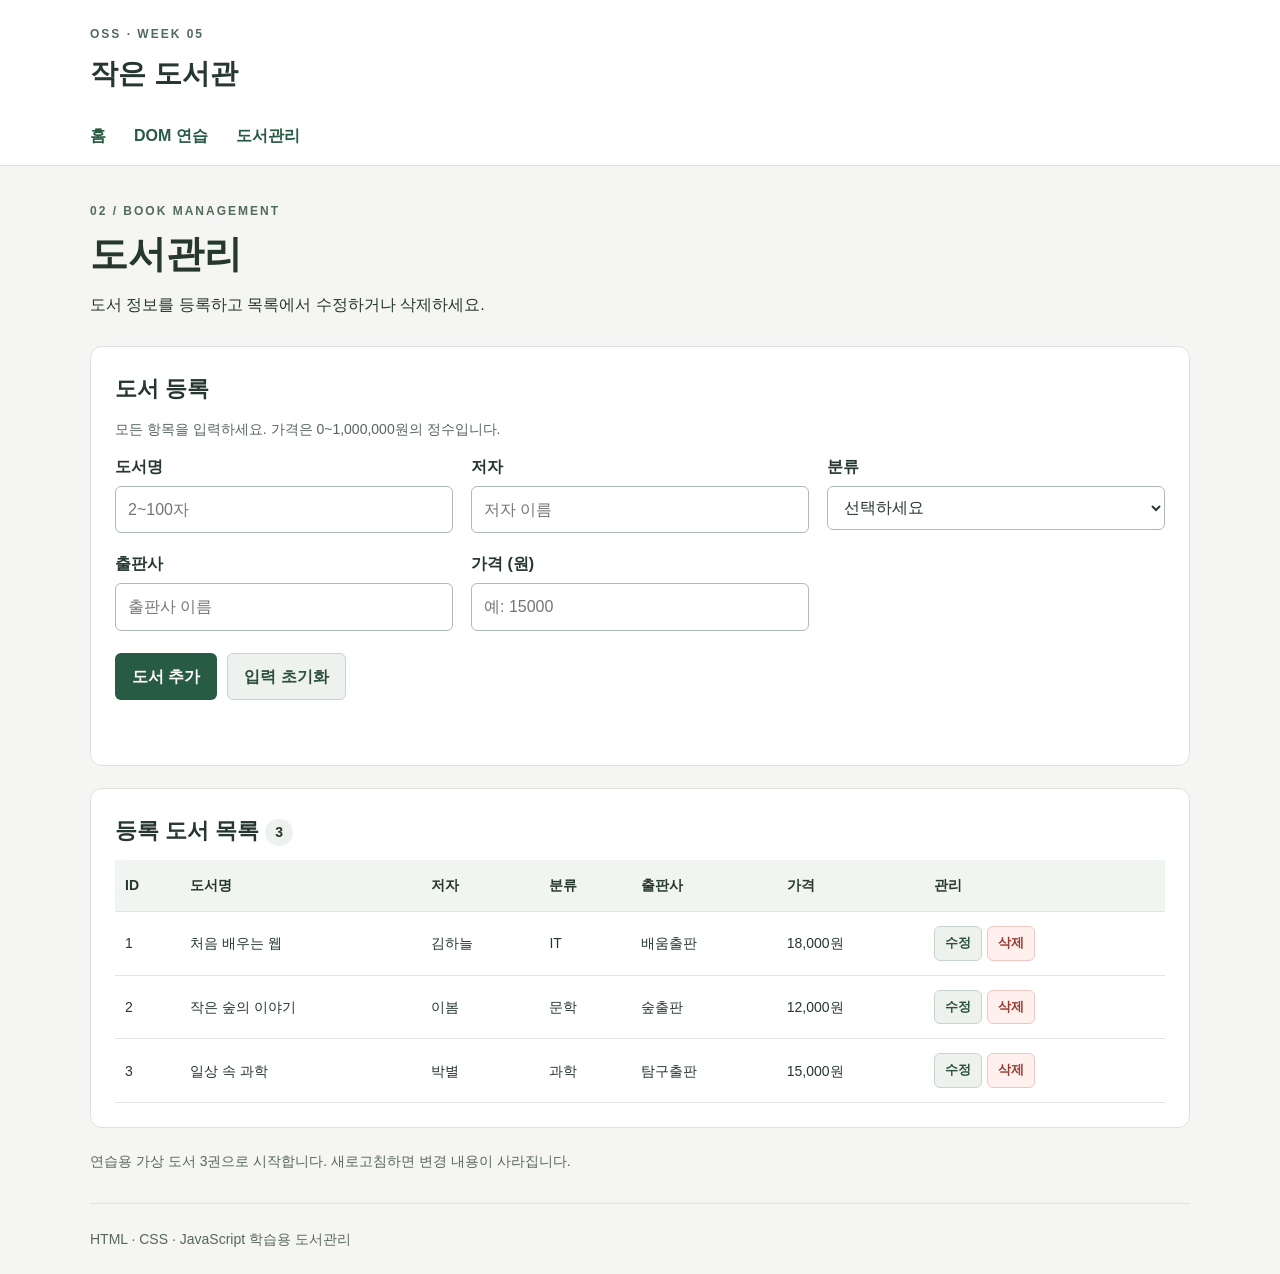
==== crud.html @ cafb1093 "Initial commit" ====
<!DOCTYPE html>
<html lang="ko">
  <head>
    <meta charset="UTF-8">
    <meta name="viewport" content="width=device-width, initial-scale=1">
    <title>도서관리 | 작은 도서관</title>
    <link rel="stylesheet" href="style.css">
  </head>
  <body>
    <header>
      <div class="wrap">
        <p class="eyebrow">OSS · WEEK 05</p>
        <h1>작은 도서관</h1>
        <nav aria-label="주 메뉴">
          <a href="index.html">홈</a>
          <a href="js_dynamic.html">DOM 연습</a>
          <a href="crud.html">도서관리</a>
        </nav>
      </div>
    </header>
    <main class="wrap">
      <section class="intro">
        <p class="eyebrow">02 / BOOK MANAGEMENT</p>
        <h2>도서관리</h2>
        <p>도서 정보를 등록하고 목록에서 수정하거나 삭제하세요.</p>
      </section>
      <section class="panel">
        <h2 id="form-heading">도서 등록</h2>
        <p class="note">모든 항목을 입력하세요. 가격은 0~1,000,000원의 정수입니다.</p>
        <form id="book-form" novalidate>
          <div class="form-grid">
            <div>
              <label for="title">도서명</label>
              <input id="title" name="title" type="text" required minlength="2" maxlength="100" placeholder="2~100자">
            </div>
            <div>
              <label for="author">저자</label>
              <input id="author" name="author" type="text" required maxlength="50" placeholder="저자 이름">
            </div>
            <div>
              <label for="category">분류</label>
              <select id="category" name="category" required>
                <option value="">선택하세요</option>
                <option>문학</option>
                <option>IT</option>
                <option>인문</option>
                <option>과학</option>
                <option>기타</option>
              </select>
            </div>
            <div>
              <label for="publisher">출판사</label>
              <input id="publisher" name="publisher" type="text" required maxlength="50" placeholder="출판사 이름">
            </div>
            <div>
              <label for="price">가격 (원)</label>
              <input id="price" name="price" type="number" required min="0" max="1000000" step="1" placeholder="예: 15000">
            </div>
          </div>
          <div class="actions">
            <button type="submit" id="save-button">도서 추가</button>
            <button type="button" id="reset-button" class="secondary">입력 초기화</button>
          </div>
        </form>
        <p id="message" role="status" aria-live="polite"></p>
      </section>
      <section class="panel">
        <h2>등록 도서 목록 <span class="badge" id="book-count">3</span></h2>
        <div class="table-scroll">
          <table>
            <caption class="sr-only">등록 도서 정보와 수정 및 삭제 버튼</caption>
            <thead>
              <tr>
                <th scope="col">ID</th>
                <th scope="col">도서명</th>
                <th scope="col">저자</th>
                <th scope="col">분류</th>
                <th scope="col">출판사</th>
                <th scope="col">가격</th>
                <th scope="col">관리</th>
              </tr>
            </thead>
            <tbody id="book-list"></tbody>
          </table>
        </div>
      </section>
      <p class="note">연습용 가상 도서 3권으로 시작합니다. 새로고침하면 변경 내용이 사라집니다.</p>
    </main>
    <footer class="wrap">HTML · CSS · JavaScript 학습용 도서관리</footer>
    <script>
      let books = [
        { id: 1, title: '처음 배우는 웹', author: '김하늘', category: 'IT', publisher: '배움출판', price: 18000 },
        { id: 2, title: '작은 숲의 이야기', author: '이봄', category: '문학', publisher: '숲출판', price: 12000 },
        { id: 3, title: '일상 속 과학', author: '박별', category: '과학', publisher: '탐구출판', price: 15000 }
      ];
      let nextId = 4;
      let editingId = null; // 수정 중인 도서 ID
      const form = document.querySelector('#book-form');
      const titleInput = document.querySelector('#title');
      const authorInput = document.querySelector('#author');
      const categoryInput = document.querySelector('#category');
      const publisherInput = document.querySelector('#publisher');
      const priceInput = document.querySelector('#price');
      const bookList = document.querySelector('#book-list');
      const message = document.querySelector('#message');
      const saveButton = document.querySelector('#save-button');
      const resetButton = document.querySelector('#reset-button');

      function renderBooks() {
        bookList.textContent = '';
        document.querySelector('#book-count').textContent = books.length;
        if (books.length === 0) {
          const row = document.createElement('tr');
          const cell = document.createElement('td');
          cell.colSpan = 7;
          cell.textContent = '등록된 도서가 없습니다. 새 도서를 추가해 보세요.';
          row.append(cell);
          bookList.append(row);
        }
        books.forEach(function (book) {
          const row = document.createElement('tr');
          const values = [book.id, book.title, book.author, book.category, book.publisher, book.price.toLocaleString('ko-KR') + '원'];
          values.forEach(function (value) {
            const cell = document.createElement('td');
            cell.textContent = value;
            row.append(cell);
          });
          const controls = document.createElement('td');
          const editButton = document.createElement('button');
          editButton.type = 'button';
          editButton.className = 'secondary';
          editButton.textContent = '수정';
          editButton.setAttribute('aria-label', book.title + ' 수정');
          editButton.addEventListener('click', function () {
            startEdit(book.id);
          });
          const deleteButton = document.createElement('button');
          deleteButton.type = 'button';
          deleteButton.className = 'danger';
          deleteButton.textContent = '삭제';
          deleteButton.setAttribute('aria-label', book.title + ' 삭제');
          deleteButton.addEventListener('click', function () {
            deleteBook(book.id);
          });
          controls.append(editButton, deleteButton);
          row.append(controls);
          bookList.append(row);
        });
      }

      function resetForm() {
        form.reset();
        editingId = null;
        document.querySelector('#form-heading').textContent = '도서 등록';
        saveButton.textContent = '도서 추가';
        resetButton.textContent = '입력 초기화';
      }

      function startEdit(id) {
        const book = books.find(function (book) {
          return book.id === id;
        });
        if (!book) return;
        editingId = id;
        titleInput.value = book.title;
        authorInput.value = book.author;
        categoryInput.value = book.category;
        publisherInput.value = book.publisher;
        priceInput.value = book.price;
        document.querySelector('#form-heading').textContent = '도서 수정 · ID ' + id;
        saveButton.textContent = '수정 저장';
        resetButton.textContent = '수정 취소';
        message.textContent = '정보를 변경한 후 수정 저장을 누르세요.';
        titleInput.focus();
      }

      function validate(data, rawPrice) {
        if (!data.title || !data.author || !data.publisher || !data.category || rawPrice === '') {
          return '모든 항목을 입력하세요. 공백만 입력할 수 없습니다.';
        }
        if (data.title.length < 2 || data.title.length > 100) {
          return '도서명은 2~100자로 입력하세요.';
        }
        if (data.author.length > 50 || data.publisher.length > 50) {
          return '저자와 출판사는 각각 50자 이내로 입력하세요.';
        }
        if (!['문학', 'IT', '인문', '과학', '기타'].includes(data.category)) {
          return '올바른 분류를 선택하세요.';
        }
        if (!Number.isInteger(data.price) || data.price < 0 || data.price > 1000000) {
          return '가격은 0~1,000,000원의 정수로 입력하세요.';
        }
        return '';
      }

      form.addEventListener('submit', function (event) {
        event.preventDefault();
        const rawPrice = priceInput.value.trim();
        const data = {
          title: titleInput.value.trim(),
          author: authorInput.value.trim(),
          category: categoryInput.value,
          publisher: publisherInput.value.trim(),
          price: Number(rawPrice)
        };
        const error = validate(data, rawPrice);
        if (error) {
          message.textContent = error;
          return;
        }
        if (editingId === null) {
          books.push({
            id: nextId,
            title: data.title,
            author: data.author,
            category: data.category,
            publisher: data.publisher,
            price: data.price
          });
          nextId++;
          message.textContent = '도서를 추가했습니다.';
        } else {
          const book = books.find(function (book) {
            return book.id === editingId;
          });
          if (!book) {
            message.textContent = '수정할 도서를 찾을 수 없습니다.';
            return;
          }
          book.title = data.title;
          book.author = data.author;
          book.category = data.category;
          book.publisher = data.publisher;
          book.price = data.price;
          message.textContent = '도서 정보를 수정했습니다.';
        }
        resetForm();
        renderBooks();
      });

      function deleteBook(id) {
        const book = books.find(function (book) {
          return book.id === id;
        });
        if (!book) return;
        if (!confirm('「' + book.title + '」 도서를 삭제하시겠습니까?')) {
          message.textContent = '삭제를 취소했습니다.';
          return;
        }
        books = books.filter(function (book) {
          return book.id !== id;
        });
        if (editingId === id) resetForm();
        renderBooks();
        message.textContent = '도서를 삭제했습니다.';
      }

      resetButton.addEventListener('click', function () {
        const wasEditing = editingId !== null;
        resetForm();
        message.textContent = wasEditing ? '수정을 취소했습니다. 기존 정보는 유지됩니다.' : '입력창을 초기화했습니다.';
      });
      renderBooks();
    </script>
  </body>
</html>
---- style.css ----
* {
  box-sizing: border-box;
}

body {
  margin: 0;
  background: #f5f6f3;
  color: #26372f;
  font-family: -apple-system, BlinkMacSystemFont, "Apple SD Gothic Neo", "Malgun Gothic", sans-serif;
  line-height: 1.6;
}

.wrap {
  width: min(1100px, 92%);
  margin: 0 auto;
}

header {
  background: #fff;
  border-bottom: 1px solid #dce3dd;
  padding: 25px 0 0;
}

h1 {
  font-size: 28px;
  margin: 0 0 18px;
}

h2 {
  font-size: 22px;
  margin: 0 0 12px;
}

p {
  margin-top: 0;
}

.eyebrow {
  font-size: 12px;
  font-weight: 700;
  letter-spacing: 2px;
  color: #516b5c;
  margin-bottom: 8px;
}

nav {
  display: flex;
  gap: 28px;
  padding: 8px 0 16px;
  flex-wrap: wrap;
}

a {
  color: #285b43;
  text-underline-offset: 5px;
}

nav a {
  text-decoration: none;
  font-weight: 600;
}

nav a:hover {
  text-decoration: underline;
}

.intro {
  padding: 36px 0 12px;
}

.intro h2 {
  font-size: clamp(27px, 4vw, 38px);
  line-height: 1.35;
}

.panel {
  background: white;
  border: 1px solid #dce3dd;
  padding: 24px;
  border-radius: 12px;
  margin-bottom: 22px;
  min-width: 0;
}

.cards {
  display: grid;
  grid-template-columns: 1fr 1fr;
  gap: 22px;
}

.step {
  font-size: 28px;
  color: #778e80;
}

.note, footer {
  color: #57665e;
  font-size: 14px;
}

footer {
  padding: 24px 0;
  border-top: 1px solid #dce3dd;
  margin-top: 30px !important;
}

label {
  display: block;
  font-weight: 600;
  margin-bottom: 6px;
}

input, select {
  width: 100%;
  min-width: 0;
  min-height: 44px;
  padding: 10px 12px;
  border: 1px solid #aebcb3;
  border-radius: 6px;
  background: #fff;
  color: #26372f;
  font: inherit;
}

.form-grid {
  display: grid;
  grid-template-columns: repeat(3, 1fr);
  gap: 18px;
}

button, .button {
  display: inline-block;
  padding: 10px 16px;
  border: 1px solid transparent;
  border-radius: 6px;
  background: #285b43;
  color: #fff;
  cursor: pointer;
  font: inherit;
  font-weight: 600;
  text-decoration: none;
}

button:hover, .button:hover {
  background: #19402e;
}

.secondary {
  background: #edf2ee;
  color: #2d503c;
  border-color: #c8d5cb;
}

.secondary:hover {
  background: #dce8df;
}

.danger {
  color: #943b32;
  background: #fff0ed;
  border-color: #ecc8c2;
}

.danger:hover {
  background: #f8dcd7;
}

:focus-visible {
  outline: 3px solid #bc8b2b;
  outline-offset: 3px;
}

.actions {
  display: flex;
  gap: 10px;
  margin-top: 22px;
  flex-wrap: wrap;
}

#message {
  min-height: 26px;
  margin: 15px 0 0;
  color: #6a441b;
  font-weight: 600;
}

.badge {
  display: inline-block;
  background: #edf2ee;
  border-radius: 20px;
  font-size: 14px;
  padding: 2px 10px;
  vertical-align: middle;
}

.table-scroll {
  overflow-x: auto;
}

table {
  width: 100%;
  border-collapse: collapse;
  min-width: 790px;
  font-size: 14px;
}

th {
  background: #f1f5f1;
  text-align: left;
}

th, td {
  padding: 14px 10px;
  border-bottom: 1px solid #e0e7e1;
  overflow-wrap: anywhere;
}

td:nth-child(2) {
  max-width: 250px;
}

td:last-child {
  white-space: nowrap;
}

td button {
  padding: 6px 10px;
  margin-right: 5px;
  font-size: 13px;
}

.inline {
  display: flex;
  gap: 10px;
}

.inline input {
  flex: 1;
}

.inline button {
  white-space: nowrap;
}

.item-list {
  list-style: none;
  padding: 0;
  margin: 0;
}

.item-list li {
  display: flex;
  gap: 16px;
  align-items: center;
  justify-content: space-between;
  border-bottom: 1px solid #e0e7e1;
  padding: 12px 0;
}

.item-list span {
  overflow-wrap: anywhere;
  min-width: 0;
}

.item-list button {
  flex-shrink: 0;
}

.sr-only {
  position: absolute;
  width: 1px;
  height: 1px;
  overflow: hidden;
  clip-path: inset(50%);
}

@media (max-width: 650px) {
  .cards, .form-grid {
    grid-template-columns: 1fr;
  }
  .panel {
    padding: 18px;
  }
  .inline {
    flex-wrap: wrap;
  }
  .inline input {
    flex-basis: 100%;
  }
}
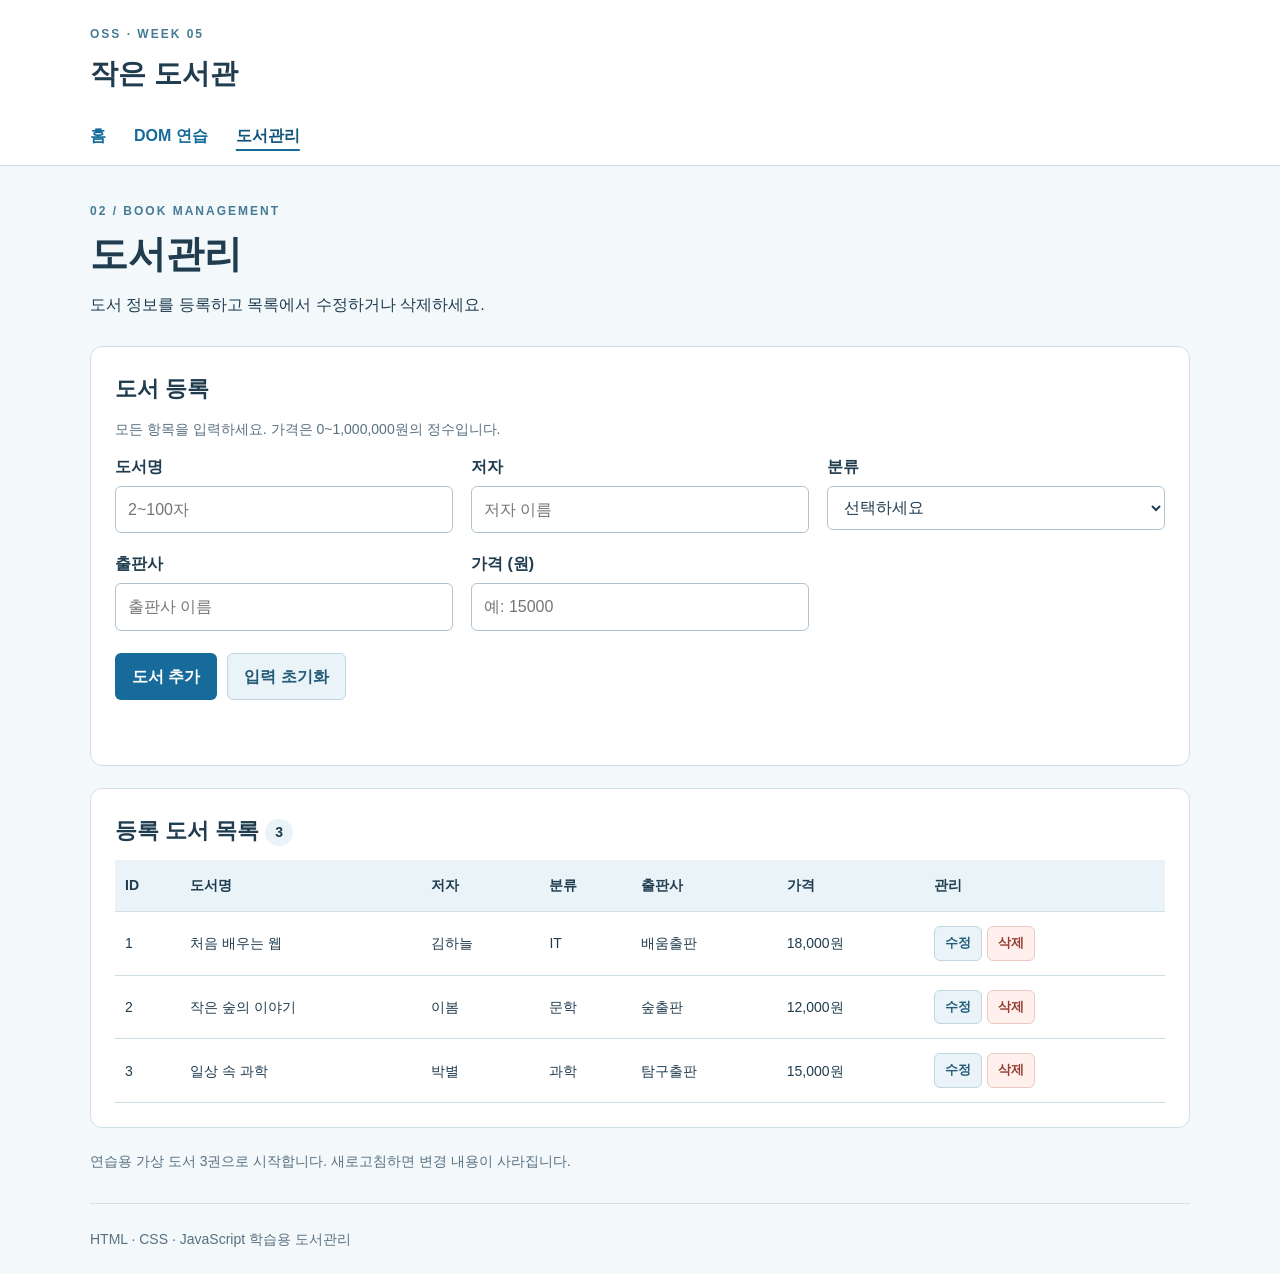
==== commit f0af7496: "Add active page navigation indicator" ====
--- a/crud.html
+++ b/crud.html
@@ -1,10 +1,10 @@
-<!DOCTYPE html>
+<!doctype html>
 <html lang="ko">
   <head>
-    <meta charset="UTF-8">
-    <meta name="viewport" content="width=device-width, initial-scale=1">
+    <meta charset="UTF-8" />
+    <meta name="viewport" content="width=device-width, initial-scale=1" />
     <title>도서관리 | 작은 도서관</title>
-    <link rel="stylesheet" href="style.css">
+    <link rel="stylesheet" href="style.css" />
   </head>
   <body>
     <header>
@@ -14,7 +14,7 @@
         <nav aria-label="주 메뉴">
           <a href="index.html">홈</a>
           <a href="js_dynamic.html">DOM 연습</a>
-          <a href="crud.html">도서관리</a>
+          <a href="crud.html" aria-current="page">도서관리</a>
         </nav>
       </div>
     </header>
@@ -26,16 +26,33 @@
       </section>
       <section class="panel">
         <h2 id="form-heading">도서 등록</h2>
-        <p class="note">모든 항목을 입력하세요. 가격은 0~1,000,000원의 정수입니다.</p>
+        <p class="note">
+          모든 항목을 입력하세요. 가격은 0~1,000,000원의 정수입니다.
+        </p>
         <form id="book-form" novalidate>
           <div class="form-grid">
             <div>
               <label for="title">도서명</label>
-              <input id="title" name="title" type="text" required minlength="2" maxlength="100" placeholder="2~100자">
+              <input
+                id="title"
+                name="title"
+                type="text"
+                required
+                minlength="2"
+                maxlength="100"
+                placeholder="2~100자"
+              />
             </div>
             <div>
               <label for="author">저자</label>
-              <input id="author" name="author" type="text" required maxlength="50" placeholder="저자 이름">
+              <input
+                id="author"
+                name="author"
+                type="text"
+                required
+                maxlength="50"
+                placeholder="저자 이름"
+              />
             </div>
             <div>
               <label for="category">분류</label>
@@ -50,16 +67,34 @@
             </div>
             <div>
               <label for="publisher">출판사</label>
-              <input id="publisher" name="publisher" type="text" required maxlength="50" placeholder="출판사 이름">
+              <input
+                id="publisher"
+                name="publisher"
+                type="text"
+                required
+                maxlength="50"
+                placeholder="출판사 이름"
+              />
             </div>
             <div>
               <label for="price">가격 (원)</label>
-              <input id="price" name="price" type="number" required min="0" max="1000000" step="1" placeholder="예: 15000">
+              <input
+                id="price"
+                name="price"
+                type="number"
+                required
+                min="0"
+                max="1000000"
+                step="1"
+                placeholder="예: 15000"
+              />
             </div>
           </div>
           <div class="actions">
             <button type="submit" id="save-button">도서 추가</button>
-            <button type="button" id="reset-button" class="secondary">입력 초기화</button>
+            <button type="button" id="reset-button" class="secondary">
+              입력 초기화
+            </button>
           </div>
         </form>
         <p id="message" role="status" aria-live="polite"></p>
@@ -68,7 +103,9 @@
         <h2>등록 도서 목록 <span class="badge" id="book-count">3</span></h2>
         <div class="table-scroll">
           <table>
-            <caption class="sr-only">등록 도서 정보와 수정 및 삭제 버튼</caption>
+            <caption class="sr-only">
+              등록 도서 정보와 수정 및 삭제 버튼
+            </caption>
             <thead>
               <tr>
                 <th scope="col">ID</th>
@@ -84,62 +121,93 @@
           </table>
         </div>
       </section>
-      <p class="note">연습용 가상 도서 3권으로 시작합니다. 새로고침하면 변경 내용이 사라집니다.</p>
+      <p class="note">
+        연습용 가상 도서 3권으로 시작합니다. 새로고침하면 변경 내용이
+        사라집니다.
+      </p>
     </main>
     <footer class="wrap">HTML · CSS · JavaScript 학습용 도서관리</footer>
     <script>
       let books = [
-        { id: 1, title: '처음 배우는 웹', author: '김하늘', category: 'IT', publisher: '배움출판', price: 18000 },
-        { id: 2, title: '작은 숲의 이야기', author: '이봄', category: '문학', publisher: '숲출판', price: 12000 },
-        { id: 3, title: '일상 속 과학', author: '박별', category: '과학', publisher: '탐구출판', price: 15000 }
+        {
+          id: 1,
+          title: "처음 배우는 웹",
+          author: "김하늘",
+          category: "IT",
+          publisher: "배움출판",
+          price: 18000,
+        },
+        {
+          id: 2,
+          title: "작은 숲의 이야기",
+          author: "이봄",
+          category: "문학",
+          publisher: "숲출판",
+          price: 12000,
+        },
+        {
+          id: 3,
+          title: "일상 속 과학",
+          author: "박별",
+          category: "과학",
+          publisher: "탐구출판",
+          price: 15000,
+        },
       ];
       let nextId = 4;
       let editingId = null; // 수정 중인 도서 ID
-      const form = document.querySelector('#book-form');
-      const titleInput = document.querySelector('#title');
-      const authorInput = document.querySelector('#author');
-      const categoryInput = document.querySelector('#category');
-      const publisherInput = document.querySelector('#publisher');
-      const priceInput = document.querySelector('#price');
-      const bookList = document.querySelector('#book-list');
-      const message = document.querySelector('#message');
-      const saveButton = document.querySelector('#save-button');
-      const resetButton = document.querySelector('#reset-button');
+      const form = document.querySelector("#book-form");
+      const titleInput = document.querySelector("#title");
+      const authorInput = document.querySelector("#author");
+      const categoryInput = document.querySelector("#category");
+      const publisherInput = document.querySelector("#publisher");
+      const priceInput = document.querySelector("#price");
+      const bookList = document.querySelector("#book-list");
+      const message = document.querySelector("#message");
+      const saveButton = document.querySelector("#save-button");
+      const resetButton = document.querySelector("#reset-button");
 
       function renderBooks() {
-        bookList.textContent = '';
-        document.querySelector('#book-count').textContent = books.length;
+        bookList.textContent = "";
+        document.querySelector("#book-count").textContent = books.length;
         if (books.length === 0) {
-          const row = document.createElement('tr');
-          const cell = document.createElement('td');
+          const row = document.createElement("tr");
+          const cell = document.createElement("td");
           cell.colSpan = 7;
-          cell.textContent = '등록된 도서가 없습니다. 새 도서를 추가해 보세요.';
+          cell.textContent = "등록된 도서가 없습니다. 새 도서를 추가해 보세요.";
           row.append(cell);
           bookList.append(row);
         }
         books.forEach(function (book) {
-          const row = document.createElement('tr');
-          const values = [book.id, book.title, book.author, book.category, book.publisher, book.price.toLocaleString('ko-KR') + '원'];
+          const row = document.createElement("tr");
+          const values = [
+            book.id,
+            book.title,
+            book.author,
+            book.category,
+            book.publisher,
+            book.price.toLocaleString("ko-KR") + "원",
+          ];
           values.forEach(function (value) {
-            const cell = document.createElement('td');
+            const cell = document.createElement("td");
             cell.textContent = value;
             row.append(cell);
           });
-          const controls = document.createElement('td');
-          const editButton = document.createElement('button');
-          editButton.type = 'button';
-          editButton.className = 'secondary';
-          editButton.textContent = '수정';
-          editButton.setAttribute('aria-label', book.title + ' 수정');
-          editButton.addEventListener('click', function () {
+          const controls = document.createElement("td");
+          const editButton = document.createElement("button");
+          editButton.type = "button";
+          editButton.className = "secondary";
+          editButton.textContent = "수정";
+          editButton.setAttribute("aria-label", book.title + " 수정");
+          editButton.addEventListener("click", function () {
             startEdit(book.id);
           });
-          const deleteButton = document.createElement('button');
-          deleteButton.type = 'button';
-          deleteButton.className = 'danger';
-          deleteButton.textContent = '삭제';
-          deleteButton.setAttribute('aria-label', book.title + ' 삭제');
-          deleteButton.addEventListener('click', function () {
+          const deleteButton = document.createElement("button");
+          deleteButton.type = "button";
+          deleteButton.className = "danger";
+          deleteButton.textContent = "삭제";
+          deleteButton.setAttribute("aria-label", book.title + " 삭제");
+          deleteButton.addEventListener("click", function () {
             deleteBook(book.id);
           });
           controls.append(editButton, deleteButton);
@@ -151,9 +219,9 @@
       function resetForm() {
         form.reset();
         editingId = null;
-        document.querySelector('#form-heading').textContent = '도서 등록';
-        saveButton.textContent = '도서 추가';
-        resetButton.textContent = '입력 초기화';
+        document.querySelector("#form-heading").textContent = "도서 등록";
+        saveButton.textContent = "도서 추가";
+        resetButton.textContent = "입력 초기화";
       }
 
       function startEdit(id) {
@@ -167,33 +235,44 @@
         categoryInput.value = book.category;
         publisherInput.value = book.publisher;
         priceInput.value = book.price;
-        document.querySelector('#form-heading').textContent = '도서 수정 · ID ' + id;
-        saveButton.textContent = '수정 저장';
-        resetButton.textContent = '수정 취소';
-        message.textContent = '정보를 변경한 후 수정 저장을 누르세요.';
+        document.querySelector("#form-heading").textContent =
+          "도서 수정 · ID " + id;
+        saveButton.textContent = "수정 저장";
+        resetButton.textContent = "수정 취소";
+        message.textContent = "정보를 변경한 후 수정 저장을 누르세요.";
         titleInput.focus();
       }
 
       function validate(data, rawPrice) {
-        if (!data.title || !data.author || !data.publisher || !data.category || rawPrice === '') {
-          return '모든 항목을 입력하세요. 공백만 입력할 수 없습니다.';
+        if (
+          !data.title ||
+          !data.author ||
+          !data.publisher ||
+          !data.category ||
+          rawPrice === ""
+        ) {
+          return "모든 항목을 입력하세요. 공백만 입력할 수 없습니다.";
         }
         if (data.title.length < 2 || data.title.length > 100) {
-          return '도서명은 2~100자로 입력하세요.';
+          return "도서명은 2~100자로 입력하세요.";
         }
         if (data.author.length > 50 || data.publisher.length > 50) {
-          return '저자와 출판사는 각각 50자 이내로 입력하세요.';
-        }
-        if (!['문학', 'IT', '인문', '과학', '기타'].includes(data.category)) {
-          return '올바른 분류를 선택하세요.';
-        }
-        if (!Number.isInteger(data.price) || data.price < 0 || data.price > 1000000) {
-          return '가격은 0~1,000,000원의 정수로 입력하세요.';
-        }
-        return '';
-      }
-
-      form.addEventListener('submit', function (event) {
+          return "저자와 출판사는 각각 50자 이내로 입력하세요.";
+        }
+        if (!["문학", "IT", "인문", "과학", "기타"].includes(data.category)) {
+          return "올바른 분류를 선택하세요.";
+        }
+        if (
+          !Number.isInteger(data.price) ||
+          data.price < 0 ||
+          data.price > 1000000
+        ) {
+          return "가격은 0~1,000,000원의 정수로 입력하세요.";
+        }
+        return "";
+      }
+
+      form.addEventListener("submit", function (event) {
         event.preventDefault();
         const rawPrice = priceInput.value.trim();
         const data = {
@@ -201,7 +280,7 @@
           author: authorInput.value.trim(),
           category: categoryInput.value,
           publisher: publisherInput.value.trim(),
-          price: Number(rawPrice)
+          price: Number(rawPrice),
         };
         const error = validate(data, rawPrice);
         if (error) {
@@ -215,16 +294,16 @@
             author: data.author,
             category: data.category,
             publisher: data.publisher,
-            price: data.price
+            price: data.price,
           });
           nextId++;
-          message.textContent = '도서를 추가했습니다.';
+          message.textContent = "도서를 추가했습니다.";
         } else {
           const book = books.find(function (book) {
             return book.id === editingId;
           });
           if (!book) {
-            message.textContent = '수정할 도서를 찾을 수 없습니다.';
+            message.textContent = "수정할 도서를 찾을 수 없습니다.";
             return;
           }
           book.title = data.title;
@@ -232,7 +311,7 @@
           book.category = data.category;
           book.publisher = data.publisher;
           book.price = data.price;
-          message.textContent = '도서 정보를 수정했습니다.';
+          message.textContent = "도서 정보를 수정했습니다.";
         }
         resetForm();
         renderBooks();
@@ -243,8 +322,8 @@
           return book.id === id;
         });
         if (!book) return;
-        if (!confirm('「' + book.title + '」 도서를 삭제하시겠습니까?')) {
-          message.textContent = '삭제를 취소했습니다.';
+        if (!confirm("「" + book.title + "」 도서를 삭제하시겠습니까?")) {
+          message.textContent = "삭제를 취소했습니다.";
           return;
         }
         books = books.filter(function (book) {
@@ -252,13 +331,15 @@
         });
         if (editingId === id) resetForm();
         renderBooks();
-        message.textContent = '도서를 삭제했습니다.';
-      }
-
-      resetButton.addEventListener('click', function () {
+        message.textContent = "도서를 삭제했습니다.";
+      }
+
+      resetButton.addEventListener("click", function () {
         const wasEditing = editingId !== null;
         resetForm();
-        message.textContent = wasEditing ? '수정을 취소했습니다. 기존 정보는 유지됩니다.' : '입력창을 초기화했습니다.';
+        message.textContent = wasEditing
+          ? "수정을 취소했습니다. 기존 정보는 유지됩니다."
+          : "입력창을 초기화했습니다.";
       });
       renderBooks();
     </script>
--- a/style.css
+++ b/style.css
@@ -1,11 +1,26 @@
+:root {
+  --page-bg: #f3f8fb;
+  --text: #203c4f;
+  --border: #d1dfe7;
+  --muted: #587080;
+  --eyebrow: #467b96;
+  --blue: #176b9b;
+  --blue-hover: #12547a;
+  --blue-soft: #e9f3f8;
+  --blue-soft-hover: #d8e9f2;
+  --blue-border: #c1d6e1;
+  --blue-text: #245b78;
+  --step: #6f9fb6;
+}
+
 * {
   box-sizing: border-box;
 }
 
 body {
   margin: 0;
-  background: #f5f6f3;
-  color: #26372f;
+  background: var(--page-bg);
+  color: var(--text);
   font-family: -apple-system, BlinkMacSystemFont, "Apple SD Gothic Neo", "Malgun Gothic", sans-serif;
   line-height: 1.6;
 }
@@ -17,7 +32,7 @@
 
 header {
   background: #fff;
-  border-bottom: 1px solid #dce3dd;
+  border-bottom: 1px solid var(--border);
   padding: 25px 0 0;
 }
 
@@ -39,7 +54,7 @@
   font-size: 12px;
   font-weight: 700;
   letter-spacing: 2px;
-  color: #516b5c;
+  color: var(--eyebrow);
   margin-bottom: 8px;
 }
 
@@ -51,7 +66,7 @@
 }
 
 a {
-  color: #285b43;
+  color: var(--blue);
   text-underline-offset: 5px;
 }
 
@@ -60,6 +75,14 @@
   font-weight: 600;
 }
 
+nav a[aria-current="page"] {
+  color: var(--blue-hover);
+  text-decoration: underline;
+  text-decoration-color: var(--blue);
+  text-decoration-thickness: 2px;
+  text-underline-offset: 8px;
+}
+
 nav a:hover {
   text-decoration: underline;
 }
@@ -75,7 +98,7 @@
 
 .panel {
   background: white;
-  border: 1px solid #dce3dd;
+  border: 1px solid var(--border);
   padding: 24px;
   border-radius: 12px;
   margin-bottom: 22px;
@@ -90,17 +113,18 @@
 
 .step {
   font-size: 28px;
-  color: #778e80;
-}
-
-.note, footer {
-  color: #57665e;
+  color: var(--step);
+}
+
+.note,
+footer {
+  color: var(--muted);
   font-size: 14px;
 }
 
 footer {
   padding: 24px 0;
-  border-top: 1px solid #dce3dd;
+  border-top: 1px solid var(--border);
   margin-top: 30px !important;
 }
 
@@ -110,15 +134,16 @@
   margin-bottom: 6px;
 }
 
-input, select {
+input,
+select {
   width: 100%;
   min-width: 0;
   min-height: 44px;
   padding: 10px 12px;
-  border: 1px solid #aebcb3;
+  border: 1px solid #afc4d0;
   border-radius: 6px;
   background: #fff;
-  color: #26372f;
+  color: var(--text);
   font: inherit;
 }
 
@@ -128,12 +153,13 @@
   gap: 18px;
 }
 
-button, .button {
+button,
+.button {
   display: inline-block;
   padding: 10px 16px;
   border: 1px solid transparent;
   border-radius: 6px;
-  background: #285b43;
+  background: var(--blue);
   color: #fff;
   cursor: pointer;
   font: inherit;
@@ -141,18 +167,19 @@
   text-decoration: none;
 }
 
-button:hover, .button:hover {
-  background: #19402e;
+button:hover,
+.button:hover {
+  background: var(--blue-hover);
 }
 
 .secondary {
-  background: #edf2ee;
-  color: #2d503c;
-  border-color: #c8d5cb;
+  background: var(--blue-soft);
+  color: var(--blue-text);
+  border-color: var(--blue-border);
 }
 
 .secondary:hover {
-  background: #dce8df;
+  background: var(--blue-soft-hover);
 }
 
 .danger {
@@ -186,7 +213,7 @@
 
 .badge {
   display: inline-block;
-  background: #edf2ee;
+  background: var(--blue-soft);
   border-radius: 20px;
   font-size: 14px;
   padding: 2px 10px;
@@ -205,13 +232,14 @@
 }
 
 th {
-  background: #f1f5f1;
+  background: var(--blue-soft);
   text-align: left;
 }
 
-th, td {
+th,
+td {
   padding: 14px 10px;
-  border-bottom: 1px solid #e0e7e1;
+  border-bottom: 1px solid var(--border);
   overflow-wrap: anywhere;
 }
 
@@ -253,7 +281,7 @@
   gap: 16px;
   align-items: center;
   justify-content: space-between;
-  border-bottom: 1px solid #e0e7e1;
+  border-bottom: 1px solid var(--border);
   padding: 12px 0;
 }
 
@@ -275,16 +303,21 @@
 }
 
 @media (max-width: 650px) {
-  .cards, .form-grid {
+
+  .cards,
+  .form-grid {
     grid-template-columns: 1fr;
   }
+
   .panel {
     padding: 18px;
   }
+
   .inline {
     flex-wrap: wrap;
   }
+
   .inline input {
     flex-basis: 100%;
   }
-}
+}
